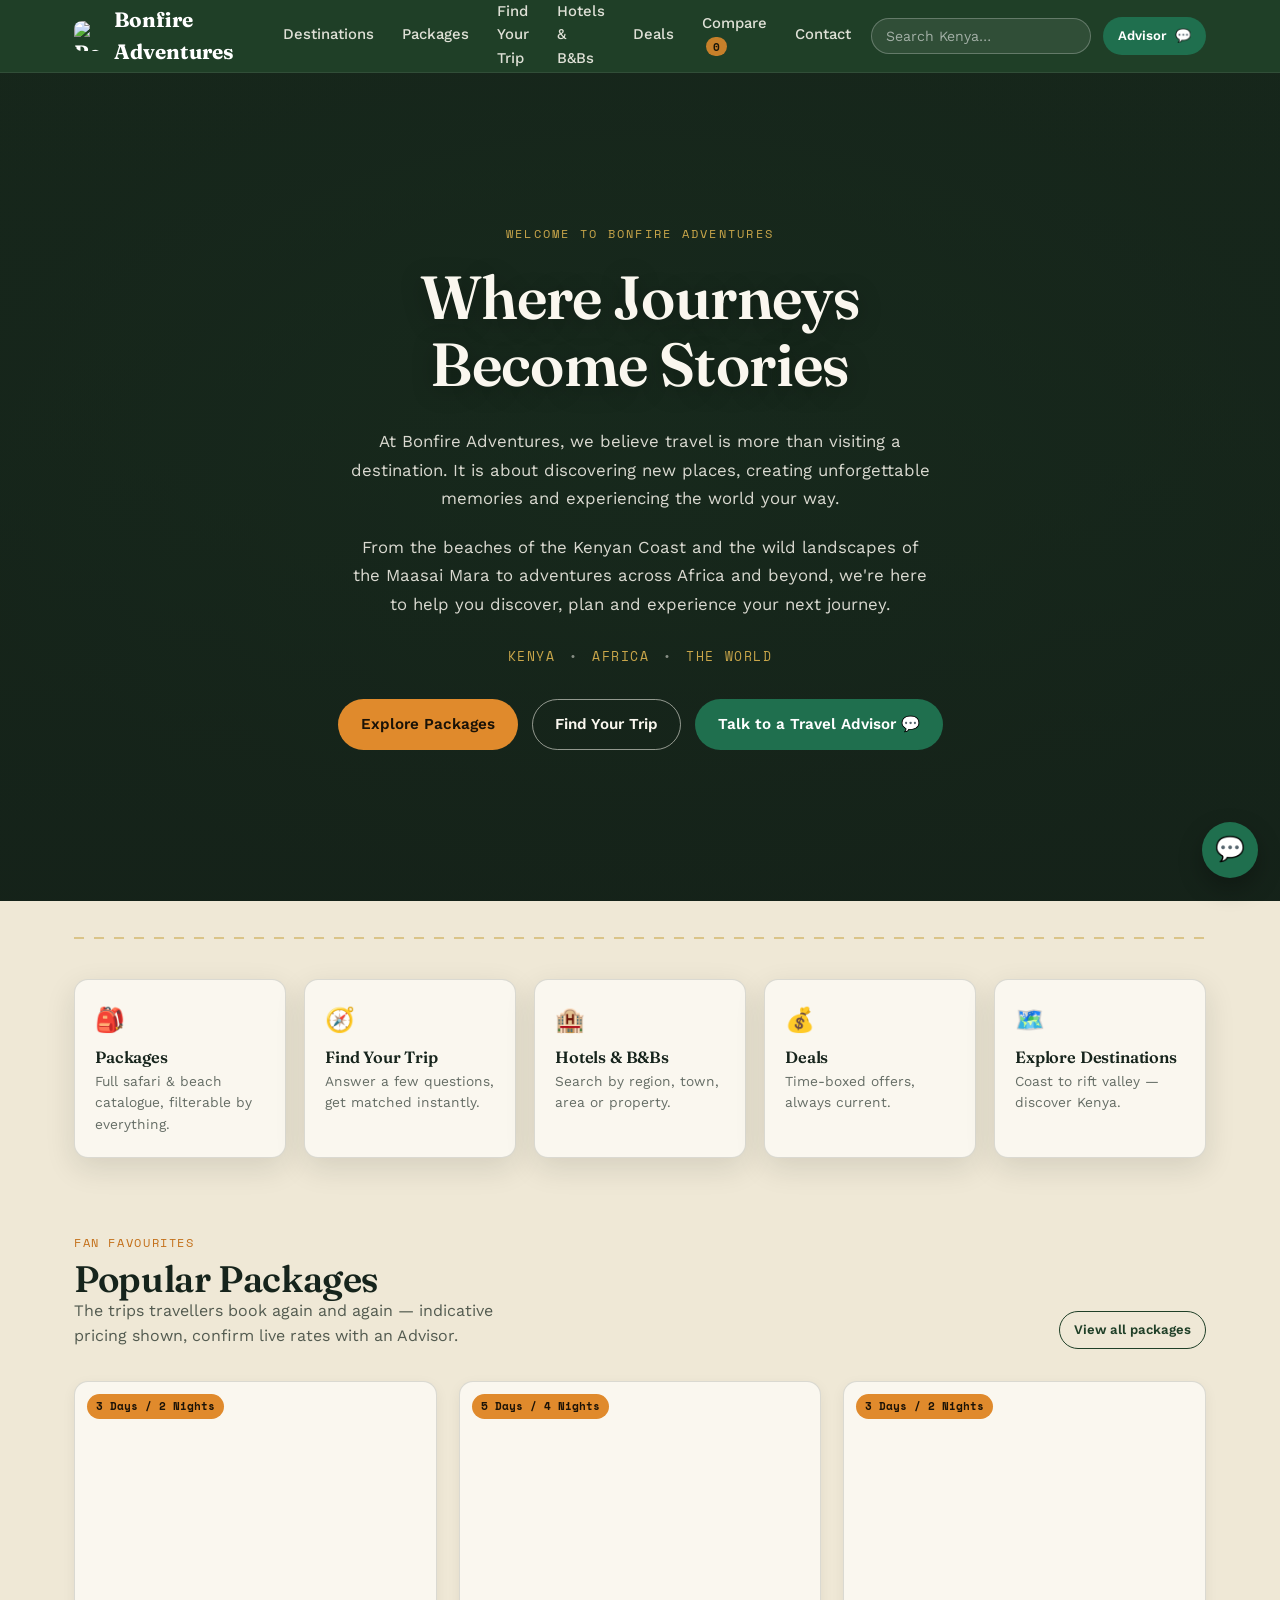
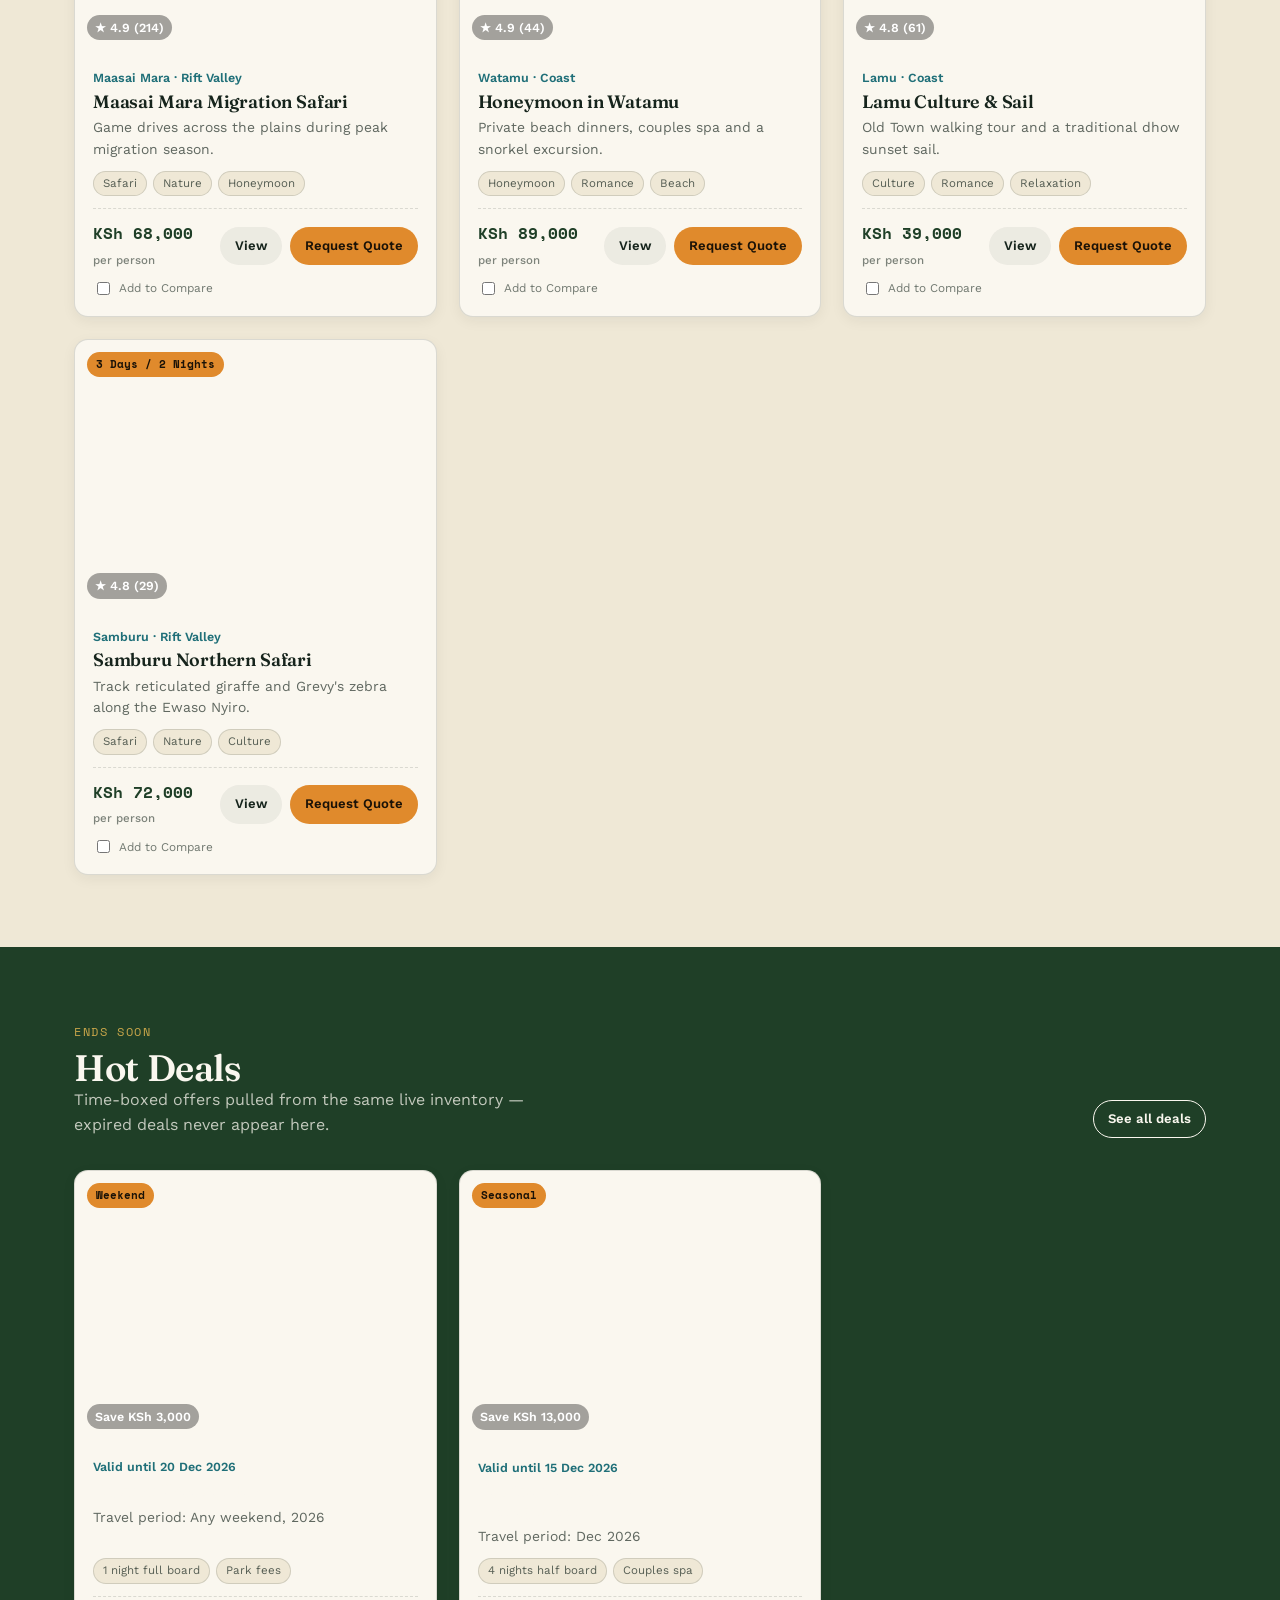
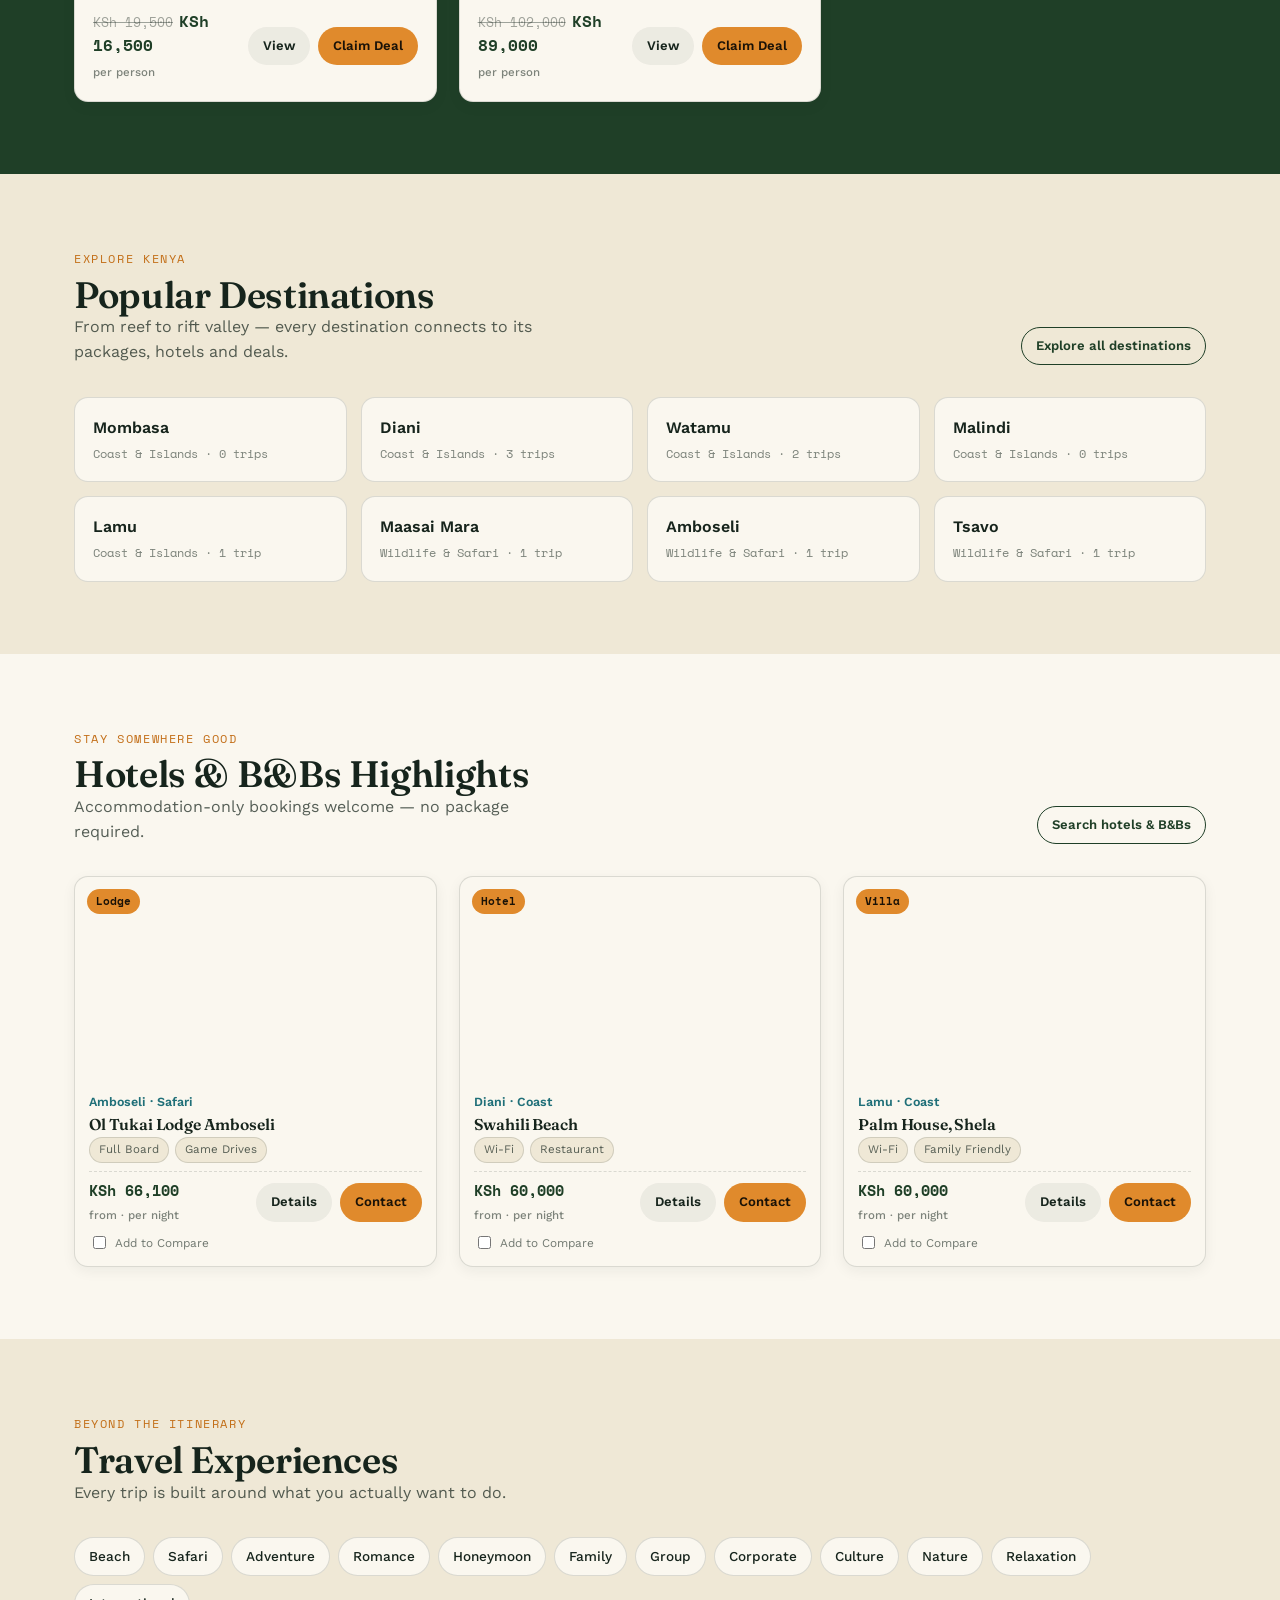
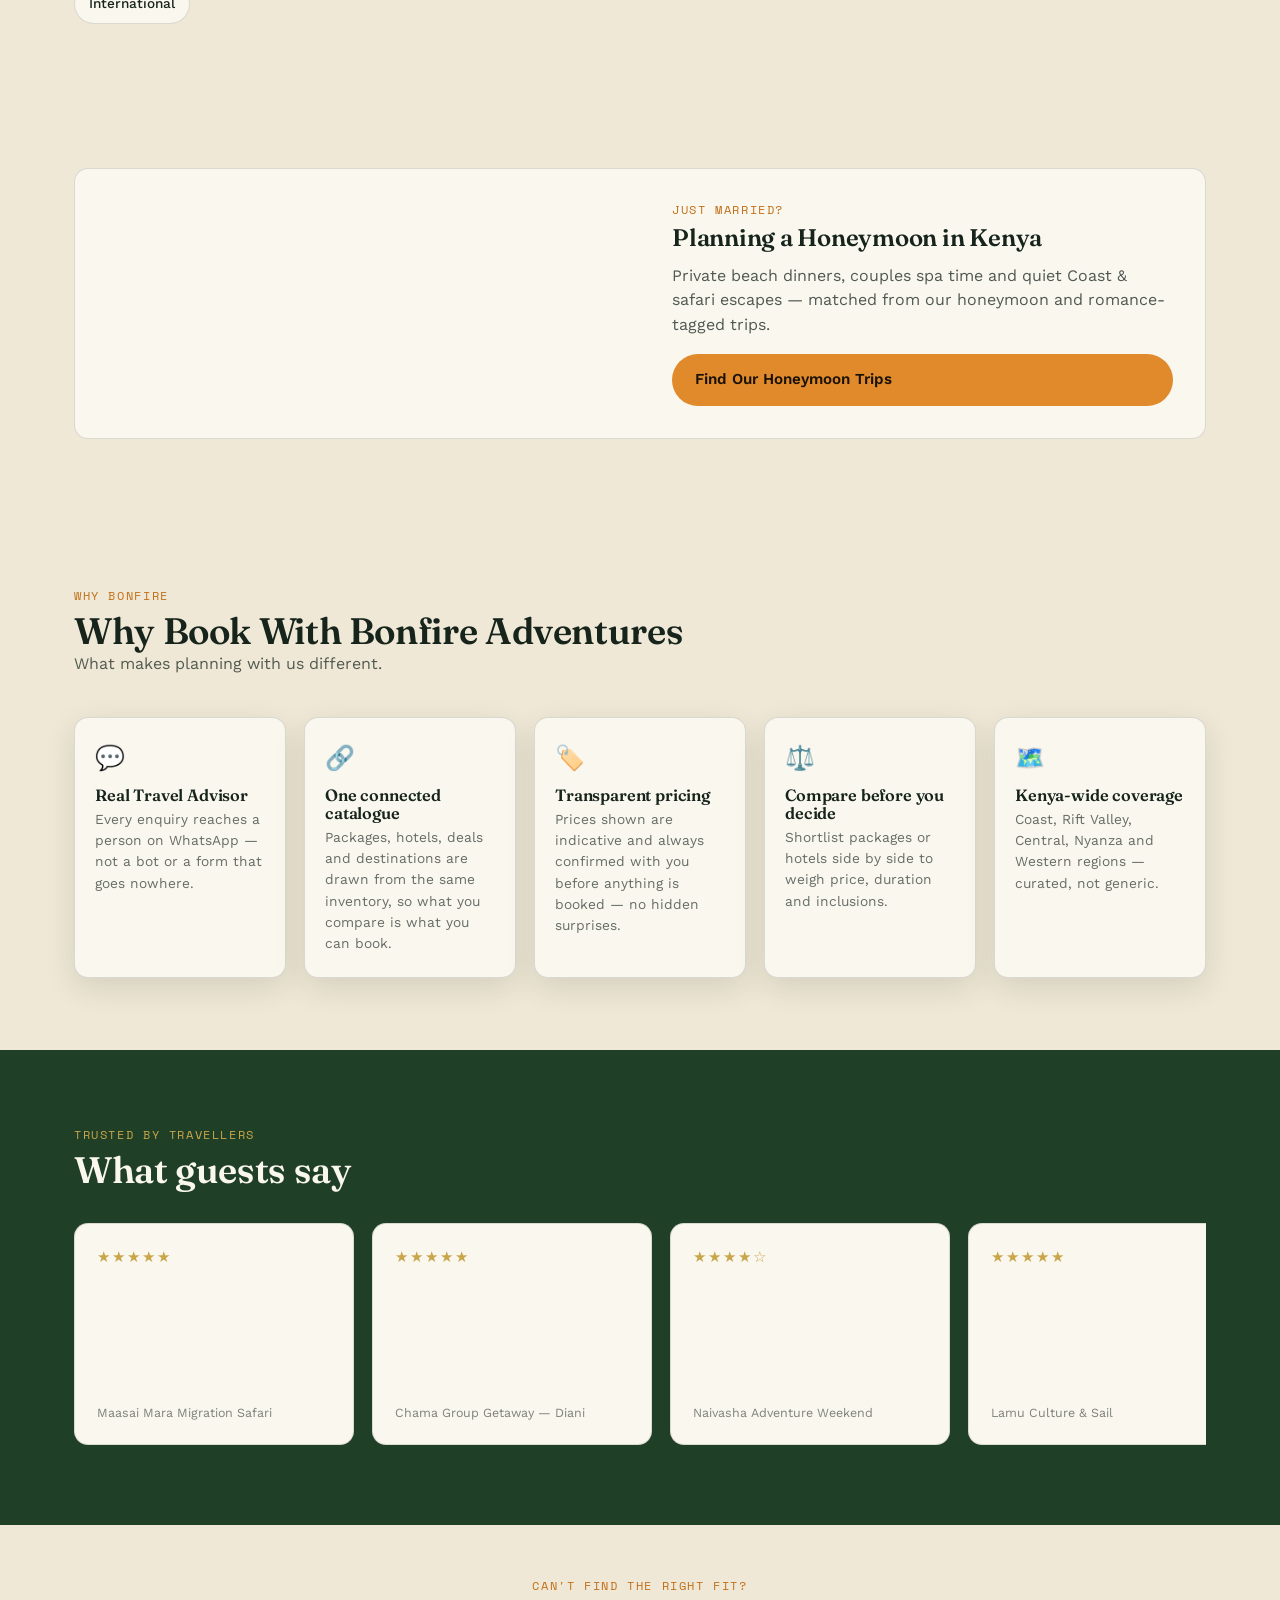
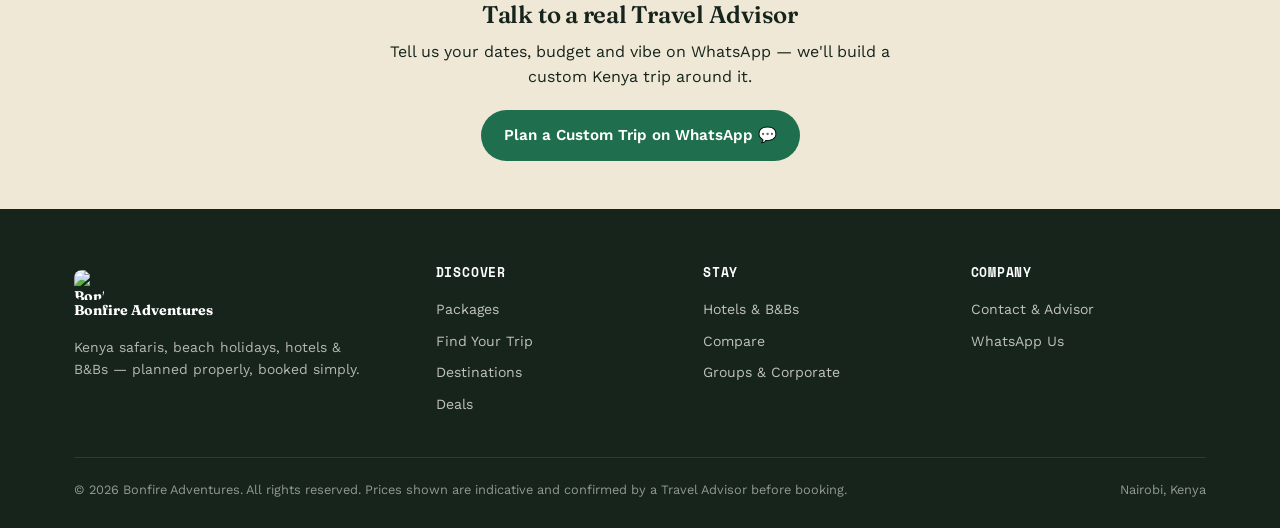
==== index.html @ 202272ff "Add files via upload" ====
<!DOCTYPE html>
<html lang="en">
<head>
<meta charset="UTF-8">
<meta name="viewport" content="width=device-width, initial-scale=1.0">
<title>Bonfire Adventures — Kenya Safaris, Beach Holidays & Hotels</title>
<meta name="description" content="Discover Kenya with Bonfire Adventures — safari packages, beach holidays, hotels &amp; B&amp;Bs, hot deals and a Travel Advisor on WhatsApp. Search by destination, budget or experience.">
<meta property="og:title" content="Bonfire Adventures — Kenya Safaris, Beach Holidays & Hotels">
<meta property="og:description" content="One connected platform to discover Kenya: packages, hotels &amp; B&amp;Bs, deals and a real Travel Advisor.">
<meta property="og:type" content="website">
<meta property="og:url" content="https://example.com/">
<meta property="og:image" content="https://example.com/assets/images/hero/coast-02-palms-beach.jpg">
<meta property="og:site_name" content="Bonfire Adventures">
<meta name="twitter:card" content="summary_large_image">
<meta name="twitter:title" content="Bonfire Adventures — Kenya Safaris, Beach Holidays & Hotels">
<meta name="twitter:description" content="One connected platform to discover Kenya: packages, hotels &amp; B&amp;Bs, deals and a real Travel Advisor.">
<meta name="twitter:image" content="https://example.com/assets/images/hero/coast-02-palms-beach.jpg">
<link rel="canonical" href="https://example.com/">
<link rel="stylesheet" href="styles.css">
<link rel="icon" type="image/svg+xml" href="assets/logos/bonfire-logo.svg">
<script type="application/ld+json">
{
  "@context": "https://schema.org",
  "@type": "TravelAgency",
  "name": "Bonfire Adventures",
  "url": "https://example.com/",
  "logo": "https://example.com/assets/logos/bonfire-logo.svg",
  "telephone": "+254789186899",
  "address": {
    "@type": "PostalAddress",
    "addressLocality": "Nairobi",
    "addressCountry": "KE"
  },
  "areaServed": "Kenya"
}
</script>
</head>
<body id="page-home">
<a class="skip-link" href="#main">Skip to content</a>

<header class="site-header">
  <div class="container">
    <a class="brand" href="index.html"><img src="assets/logos/bonfire-logo.svg" alt="Bonfire Adventures logo" class="brand-logo"> Bonfire Adventures</a>
    <nav class="main-nav" aria-label="Primary">
      <a href="pages/destinations.html">Destinations</a>
      <a href="pages/packages.html">Packages</a>
      <a href="pages/find-your-trip.html">Find Your Trip</a>
      <a href="pages/hotels.html">Hotels &amp; B&amp;Bs</a>
      <a href="pages/deals.html">Deals</a>
      <a href="pages/compare.html">Compare <span class="compare-badge" data-compare-count>0</span></a>
      <a href="pages/contact.html">Contact</a>
    </nav>
    <div class="header-actions">
      <div class="header-search">
        <input type="search" placeholder="Search Kenya…" aria-label="Global search" data-global-search>
        <div class="gs-results" hidden data-global-search-results></div>
      </div>
      <a class="btn btn-whatsapp btn-sm" data-whatsapp data-message="Hi, I'd like to speak with a Travel Advisor." target="_blank" rel="noopener"><span class="long">Advisor</span> 💬</a>
      <button class="nav-toggle" aria-label="Toggle menu" aria-expanded="false">☰</button>
    </div>
  </div>
</header>

<main id="main">

  <section class="hero" id="hero">
    <div class="hero-carousel" data-hero-carousel aria-hidden="true">
      <div class="hero-slide is-active" style="background-image:url('assets/images/hero/mombasa-05-aerial.jpg')"></div>
      <div class="hero-slide" style="background-image:url('assets/images/hero/coast-02-palms-beach.jpg')"></div>
      <div class="hero-slide" style="background-image:url('assets/images/hero/coast-01-camel.jpg')"></div>
      <div class="hero-slide" style="background-image:url('assets/images/hero/lamu-03-oldtown.jpg')"></div>
      <div class="hero-slide" style="background-image:url('assets/images/hero/coast-04-villa.jpg')"></div>
      <div class="hero-slide" style="background-image:url('assets/images/hero/coast-06-pool.jpg')"></div>
      <div class="hero-slide" style="background-image:url('assets/images/hero/mombasa-07-tusks.jpg')"></div>
    </div>
    <div class="hero-overlay"></div>

    <div class="container hero-intro">
      <p class="hero-kicker">Welcome to Bonfire Adventures</p>
      <h1 class="hero-headline">Where Journeys<br>Become Stories</h1>
      <p class="hero-copy">
        At Bonfire Adventures, we believe travel is more than visiting a destination.
        It is about discovering new places, creating unforgettable memories and
        experiencing the world your way.
      </p>
      <p class="hero-copy">
        From the beaches of the Kenyan Coast and the wild landscapes of the Maasai
        Mara to adventures across Africa and beyond, we're here to help you
        discover, plan and experience your next journey.
      </p>
      <p class="hero-tagline">Kenya <span>&bull;</span> Africa <span>&bull;</span> The World</p>
      <div class="hero-ctas">
        <a class="btn btn-primary" href="pages/packages.html">Explore Packages</a>
        <a class="btn btn-outline btn-outline--hero" href="pages/find-your-trip.html">Find Your Trip</a>
        <a class="btn btn-whatsapp" data-whatsapp data-message="Hi, I'd like to speak with a Travel Advisor." target="_blank" rel="noopener">Talk to a Travel Advisor 💬</a>
      </div>
    </div>
  </section>

  <div class="container"><div class="journey-line" style="margin:36px 0;"></div></div>

  <div class="container">
    <div class="cta-grid cta-grid--five">
      <a class="cta-card" href="pages/packages.html"><div class="icon">🎒</div><h3>Packages</h3><p>Full safari &amp; beach catalogue, filterable by everything.</p></a>
      <a class="cta-card" href="pages/find-your-trip.html"><div class="icon">🧭</div><h3>Find Your Trip</h3><p>Answer a few questions, get matched instantly.</p></a>
      <a class="cta-card" href="pages/hotels.html"><div class="icon">🏨</div><h3>Hotels &amp; B&amp;Bs</h3><p>Search by region, town, area or property.</p></a>
      <a class="cta-card" href="pages/deals.html"><div class="icon">💰</div><h3>Deals</h3><p>Time-boxed offers, always current.</p></a>
      <a class="cta-card" href="pages/destinations.html"><div class="icon">🗺️</div><h3>Explore Destinations</h3><p>Coast to rift valley — discover Kenya.</p></a>
    </div>
  </div>

  <section class="section">
    <div class="container">
      <div class="section-head">
        <div><span class="eyebrow">Fan favourites</span><h2>Popular Packages</h2><p>The trips travellers book again and again — indicative pricing shown, confirm live rates with an Advisor.</p></div>
        <a class="btn btn-outline btn-sm" href="pages/packages.html">View all packages</a>
      </div>
      <div class="card-grid" data-home-packages></div>
    </div>
  </section>

  <section class="section section--deep" data-deals-section>
    <div class="container">
      <div class="section-head">
        <div><span class="eyebrow">Ends soon</span><h2>Hot Deals</h2><p>Time-boxed offers pulled from the same live inventory — expired deals never appear here.</p></div>
        <a class="btn btn-outline btn-sm" href="pages/deals.html">See all deals</a>
      </div>
      <div class="card-grid" data-home-deals></div>
    </div>
  </section>

  <section class="section">
    <div class="container">
      <div class="section-head">
        <div><span class="eyebrow">Explore Kenya</span><h2>Popular Destinations</h2><p>From reef to rift valley — every destination connects to its packages, hotels and deals.</p></div>
        <a class="btn btn-outline btn-sm" href="pages/destinations.html">Explore all destinations</a>
      </div>
      <div class="region-grid" data-home-destinations></div>
    </div>
  </section>

  <section class="section" style="background:var(--sand-lt);">
    <div class="container">
      <div class="section-head">
        <div><span class="eyebrow">Stay somewhere good</span><h2>Hotels &amp; B&amp;Bs Highlights</h2><p>Accommodation-only bookings welcome — no package required.</p></div>
        <a class="btn btn-outline btn-sm" href="pages/hotels.html">Search hotels &amp; B&amp;Bs</a>
      </div>
      <div class="card-grid" data-home-hotels></div>
    </div>
  </section>

  <section class="section">
    <div class="container">
      <div class="section-head">
        <div><span class="eyebrow">Beyond the itinerary</span><h2>Travel Experiences</h2><p>Every trip is built around what you actually want to do.</p></div>
      </div>
      <div class="chip-row" data-home-experiences></div>
    </div>
  </section>

  <section class="section">
    <div class="container">
      <div class="honeymoon-banner">
        <div class="honeymoon-banner-photo" data-bg="assets/images/destinations/watamu/watamu-1.jpg" role="img" aria-label="Honeymoon in Watamu"></div>
        <div class="honeymoon-banner-body">
          <span class="eyebrow">Just married?</span>
          <h2>Planning a Honeymoon in Kenya</h2>
          <p>Private beach dinners, couples spa time and quiet Coast &amp; safari escapes — matched from our honeymoon and romance-tagged trips.</p>
          <a class="btn btn-primary" href="pages/find-your-trip.html?experience=Honeymoon">Find Our Honeymoon Trips</a>
        </div>
      </div>
    </div>
  </section>

  <section class="section">
    <div class="container">
      <div class="section-head">
        <div><span class="eyebrow">Why Bonfire</span><h2>Why Book With Bonfire Adventures</h2><p>What makes planning with us different.</p></div>
      </div>
      <div class="cta-grid cta-grid--five">
        <div class="cta-card"><div class="icon">💬</div><h3>Real Travel Advisor</h3><p>Every enquiry reaches a person on WhatsApp — not a bot or a form that goes nowhere.</p></div>
        <div class="cta-card"><div class="icon">🔗</div><h3>One connected catalogue</h3><p>Packages, hotels, deals and destinations are drawn from the same inventory, so what you compare is what you can book.</p></div>
        <div class="cta-card"><div class="icon">🏷️</div><h3>Transparent pricing</h3><p>Prices shown are indicative and always confirmed with you before anything is booked — no hidden surprises.</p></div>
        <div class="cta-card"><div class="icon">⚖️</div><h3>Compare before you decide</h3><p>Shortlist packages or hotels side by side to weigh price, duration and inclusions.</p></div>
        <div class="cta-card"><div class="icon">🗺️</div><h3>Kenya-wide coverage</h3><p>Coast, Rift Valley, Central, Nyanza and Western regions — curated, not generic.</p></div>
      </div>
    </div>
  </section>

  <section class="section section--deep">
    <div class="container">
      <div class="section-head">
        <div><span class="eyebrow">Trusted by travellers</span><h2>What guests say</h2></div>
      </div>
      <div class="review-strip" data-home-reviews></div>
    </div>
  </section>

  <section class="section section--tight">
    <div class="container text-center">
      <span class="eyebrow">Can't find the right fit?</span>
      <h2>Talk to a real Travel Advisor</h2>
      <p style="max-width:52ch;margin:0 auto 20px;">Tell us your dates, budget and vibe on WhatsApp — we'll build a custom Kenya trip around it.</p>
      <a class="btn btn-whatsapp" data-whatsapp data-message="Hi, I'd like help planning a custom Kenya trip." target="_blank" rel="noopener">Plan a Custom Trip on WhatsApp 💬</a>
    </div>
  </section>

</main>

<footer class="site-footer">
  <div class="container">
    <div class="footer-grid">
      <div>
        <a class="brand" href="index.html" style="color:#fff;margin-bottom:10px;"><img src="assets/logos/bonfire-logo.svg" alt="Bonfire Adventures logo" class="brand-logo"> Bonfire Adventures</a>
        <p style="font-size:.87rem;max-width:32ch;color:rgba(250,247,239,.7);">Kenya safaris, beach holidays, hotels &amp; B&amp;Bs — planned properly, booked simply.</p>
      </div>
      <div>
        <h4>Discover</h4>
        <a href="pages/packages.html">Packages</a>
        <a href="pages/find-your-trip.html">Find Your Trip</a>
        <a href="pages/destinations.html">Destinations</a>
        <a href="pages/deals.html">Deals</a>
      </div>
      <div>
        <h4>Stay</h4>
        <a href="pages/hotels.html">Hotels &amp; B&amp;Bs</a>
        <a href="pages/compare.html">Compare</a>
        <a href="pages/find-your-trip.html">Groups &amp; Corporate</a>
      </div>
      <div>
        <h4>Company</h4>
        <a href="pages/contact.html">Contact &amp; Advisor</a>
        <a data-whatsapp data-message="Hi, I have a question about Bonfire Adventures." target="_blank" rel="noopener" href="#">WhatsApp Us</a>
      </div>
    </div>
    <div class="footer-bottom">
      <span>© <span data-year></span> Bonfire Adventures. All rights reserved. Prices shown are indicative and confirmed by a Travel Advisor before booking.</span>
      <span>Nairobi, Kenya</span>
    </div>
  </div>
</footer>

<a class="fab-whatsapp" data-whatsapp data-message="Hi, I'd like help planning a trip." target="_blank" rel="noopener" aria-label="Chat on WhatsApp">💬</a>

<script src="data.js"></script>
<script src="script.js"></script>
<script>
  (function () {
    // popular packages: top rated, 4 items
    var popular = BONFIRE_DATA.PACKAGES.slice().sort(function (a, b) { return b.rating - a.rating; }).slice(0, 4);
    document.querySelector('[data-home-packages]').innerHTML = popular.map(Bonfire.packageCardHTML).join('');

    // hot deals: active only, 3 items — hide the whole section if none are
    // currently active, rather than showing an empty grid under a header.
    var deals = BONFIRE_DATA.getActiveDeals().slice(0, 3);
    if (deals.length) {
      document.querySelector('[data-home-deals]').innerHTML = deals.map(Bonfire.dealCardHTML).join('');
    } else {
      document.querySelector('[data-deals-section]').hidden = true;
    }

    // popular destinations: 8 tiles
    var destWrap = document.querySelector('[data-home-destinations]');
    BONFIRE_DATA.DESTINATIONS.slice(0, 8).forEach(function (d) {
      var count = BONFIRE_DATA.PACKAGES.filter(function (p) { return p.destinationId === d.id; }).length;
      var a = document.createElement('a');
      a.className = 'region-tile'; a.href = 'pages/destinations.html?id=' + d.id;
      a.innerHTML = d.name + '<span class="count">' + d.category + ' · ' + count + ' trip' + (count === 1 ? '' : 's') + '</span>';
      destWrap.appendChild(a);
    });

    // hotel highlights: top rated, 3 items
    var hotels = BONFIRE_DATA.HOTELS.filter(function (h) { return h.price != null; }).sort(function (a, b) { return b.price - a.price; }).slice(0, 3);
    document.querySelector('[data-home-hotels]').innerHTML = hotels.map(Bonfire.hotelCardHTML).join('');

    // experiences chip row (links into find-your-trip)
    var expWrap = document.querySelector('[data-home-experiences]');
    BONFIRE_DATA.EXPERIENCES.forEach(function (e) {
      var a = document.createElement('a');
      a.className = 'chip'; a.href = 'pages/find-your-trip.html?experience=' + encodeURIComponent(e);
      a.textContent = e;
      expWrap.appendChild(a);
    });

    // reviews
    document.querySelector('[data-home-reviews]').innerHTML = BONFIRE_DATA.REVIEWS.map(Bonfire.reviewCardHTML).join('');

    Bonfire.initWhatsAppButtons();
    Bonfire.initLazyBackgrounds();

    // hero destination photo carousel — fade transition, autoplay, swipe support
    (function heroCarousel() {
      var track = document.querySelector('[data-hero-carousel]');
      if (!track) return;
      var slides = Array.prototype.slice.call(track.querySelectorAll('.hero-slide'));
      if (slides.length < 2) return;
      var current = 0;
      var timer = null;
      var INTERVAL = 5000;

      function goTo(index) {
        slides[current].classList.remove('is-active');
        current = (index + slides.length) % slides.length;
        slides[current].classList.add('is-active');
      }
      function next() { goTo(current + 1); }
      function restart() {
        if (timer) clearInterval(timer);
        timer = setInterval(next, INTERVAL);
      }
      restart();

      // touch/swipe support
      var startX = null;
      track.addEventListener('touchstart', function (e) { startX = e.touches[0].clientX; }, { passive: true });
      track.addEventListener('touchend', function (e) {
        if (startX === null) return;
        var diff = e.changedTouches[0].clientX - startX;
        if (Math.abs(diff) > 40) {
          diff < 0 ? goTo(current + 1) : goTo(current - 1);
          restart();
        }
        startX = null;
      }, { passive: true });
    })();
  })();
</script>
</body>
</html>
---- styles.css ----
/* ==========================================================================
   BONFIRE ADVENTURES — DESIGN SYSTEM
   Palette:
     --ink        #16241C  deep forest charcoal (text)
     --savanna    #2F5D3A  primary brand green
     --savanna-d  #1F3F27  deep green (surfaces, header)
     --amber      #E08A2C  sunset amber (primary CTA)
     --gold       #C9A64A  dust gold (secondary accent)
     --sand       #EFE8D6  warm sand (page background)
     --sand-lt    #FAF7EF  lighter sand (card background)
     --teal       #1F6F78  coast teal (info / links)
   Type:
     Display — 'Fraunces' (headlines, editorial serif, used with restraint)
     Body    — 'Work Sans' (UI + copy)
     Mono    — 'Space Mono' (prices, tags, route/ticket data)
   Signature: the dashed "journey line" + boarding-pass ticket stub motif
   ========================================================================== */

@import url('https://fonts.googleapis.com/css2?family=Fraunces:opsz,wght@9..144,400;9..144,500;9..144,600;9..144,700&family=Work+Sans:wght@400;500;600;700&family=Space+Mono:wght@400;700&display=swap');

:root {
  --ink: #16241C;
  --savanna: #2F5D3A;
  --savanna-d: #1F3F27;
  --amber: #E08A2C;
  --amber-d: #C36F19;
  --gold: #C9A64A;
  --sand: #EFE8D6;
  --sand-lt: #FAF7EF;
  --teal: #1F6F78;
  --line: rgba(22, 36, 28, 0.14);
  --shadow: 0 10px 30px rgba(22, 36, 28, 0.12);
  --radius: 14px;
  --font-display: 'Fraunces', Georgia, serif;
  --font-body: 'Work Sans', -apple-system, BlinkMacSystemFont, sans-serif;
  --font-mono: 'Space Mono', 'Courier New', monospace;
}

* { box-sizing: border-box; }
html { scroll-behavior: smooth; }
body {
  margin: 0;
  font-family: var(--font-body);
  color: var(--ink);
  background: var(--sand);
  line-height: 1.55;
  -webkit-font-smoothing: antialiased;
}
img { max-width: 100%; display: block; }
a { color: inherit; text-decoration: none; }
ul { margin: 0; padding: 0; list-style: none; }
h1, h2, h3, h4 {
  font-family: var(--font-display);
  font-weight: 600;
  line-height: 1.1;
  margin: 0 0 .5em;
  letter-spacing: -0.01em;
}
p { margin: 0 0 1em; }
button { font-family: inherit; cursor: pointer; }
input, select, textarea { font-family: inherit; font-size: 1rem; }

:focus-visible {
  outline: 3px solid var(--amber);
  outline-offset: 2px;
}

.container {
  width: 100%;
  max-width: 1180px;
  margin: 0 auto;
  padding: 0 24px;
}

.eyebrow {
  font-family: var(--font-mono);
  font-size: .72rem;
  letter-spacing: .14em;
  text-transform: uppercase;
  color: var(--amber-d);
  display: inline-block;
  margin-bottom: .6em;
}

.section {
  padding: 72px 0;
}
.section--tight { padding: 48px 0; }
.section--deep { background: var(--savanna-d); color: var(--sand-lt); }
.section--deep .eyebrow { color: var(--gold); }
.section-head {
  display: flex;
  align-items: flex-end;
  justify-content: space-between;
  gap: 24px;
  margin-bottom: 32px;
  flex-wrap: wrap;
}
.section-head h2 { font-size: clamp(1.6rem, 3vw, 2.3rem); margin: 0; }
.section-head p { margin: 0; max-width: 46ch; color: rgba(22,36,28,.72); }
.section--deep .section-head p { color: rgba(250,247,239,.75); }

/* ---------- buttons ---------- */
.btn {
  display: inline-flex;
  align-items: center;
  gap: 8px;
  padding: 13px 22px;
  border-radius: 999px;
  border: 1px solid transparent;
  font-weight: 600;
  font-size: .95rem;
  transition: transform .15s ease, box-shadow .15s ease, background .15s ease;
  white-space: nowrap;
}
.btn:hover { transform: translateY(-2px); }
.btn-primary { background: var(--amber); color: #1A1207; }
.btn-primary:hover { background: var(--amber-d); box-shadow: var(--shadow); }
.btn-outline { background: transparent; border-color: currentColor; color: var(--savanna-d); }
.section--deep .btn-outline { color: var(--sand-lt); }
.btn-outline:hover { background: rgba(22,36,28,.06); }
.section--deep .btn-outline:hover { background: rgba(250,247,239,.1); }
.btn-ghost { background: rgba(22,36,28,.06); color: var(--ink); }
.btn-sm { padding: 8px 14px; font-size: .82rem; }
.btn-whatsapp { background: #1F6F4E; color: #fff; }
.btn-whatsapp:hover { background: #185939; }
.btn:disabled { opacity: .45; cursor: not-allowed; transform: none; }

/* ---------- journey line (signature motif) ---------- */
.journey-line {
  height: 2px;
  width: 100%;
  background-image: linear-gradient(90deg, var(--gold) 0 10px, transparent 10px 20px);
  background-size: 20px 2px;
  opacity: .55;
}
.journey-dot {
  width: 8px; height: 8px; border-radius: 50%;
  background: var(--amber);
  flex: none;
}

/* ---------- header ---------- */
.site-header {
  position: sticky;
  top: 0;
  z-index: 100;
  background: var(--savanna-d);
  color: var(--sand-lt);
  border-bottom: 1px solid rgba(255,255,255,.08);
}
.site-header .container {
  display: flex;
  align-items: center;
  justify-content: space-between;
  height: 72px;
  gap: 20px;
}
.brand {
  display: flex;
  align-items: center;
  gap: 10px;
  font-family: var(--font-display);
  font-size: 1.3rem;
  font-weight: 700;
  color: #fff;
}
.brand .brand-logo {
  width: 30px; height: 30px;
  border-radius: 8px;
  object-fit: contain;
  flex: none;
}
.main-nav {
  display: flex;
  align-items: center;
  gap: 28px;
  font-size: .93rem;
  font-weight: 500;
}
.main-nav a { opacity: .88; transition: opacity .15s; padding: 4px 0; border-bottom: 2px solid transparent; }
.main-nav a:hover, .main-nav a.is-active { opacity: 1; border-color: var(--amber); }
.header-actions { display: flex; align-items: center; gap: 12px; }
.nav-toggle {
  display: none;
  background: transparent; border: 1px solid rgba(255,255,255,.3);
  color: #fff; padding: 8px 10px; border-radius: 8px;
}

@media (max-width: 920px) {
  .main-nav {
    position: absolute;
    top: 72px; left: 0; right: 0;
    background: var(--savanna-d);
    flex-direction: column;
    align-items: flex-start;
    padding: 8px 24px 20px;
    gap: 4px;
    display: none;
    border-bottom: 1px solid rgba(255,255,255,.1);
  }
  .main-nav.is-open { display: flex; }
  .main-nav a { width: 100%; padding: 10px 0; }
  .nav-toggle { display: block; }
  .header-actions .btn span.long { display: none; }
}

/* ---------- hero: faded destination photo carousel ---------- */
.hero {
  position: relative;
  overflow: hidden;
  min-height: 92vh;
  display: flex;
  align-items: center;
  color: var(--sand-lt);
  background: var(--savanna-d);
}
.hero-carousel {
  position: absolute;
  inset: 0;
  z-index: 0;
}
.hero-slide {
  position: absolute;
  inset: 0;
  background-size: cover;
  background-position: center;
  opacity: 0;
  transform: scale(1.06);
  filter: saturate(.78) brightness(.72);
  transition: opacity 1.8s ease, transform 8s ease;
}
.hero-slide.is-active {
  opacity: 1;
  transform: scale(1);
  z-index: 1;
}
.hero-overlay {
  position: absolute;
  inset: 0;
  z-index: 2;
  background:
    linear-gradient(180deg, rgba(20,32,24,.55) 0%, rgba(20,32,24,.62) 45%, rgba(20,32,24,.82) 100%),
    radial-gradient(ellipse at center, rgba(20,32,24,.25) 0%, rgba(20,32,24,.55) 75%);
}
.hero-intro {
  position: relative;
  z-index: 3;
  text-align: center;
  max-width: 760px;
  margin: 0 auto;
  padding: 64px 24px;
}
.hero-kicker {
  font-family: var(--font-mono);
  font-size: .78rem;
  letter-spacing: .18em;
  text-transform: uppercase;
  color: var(--gold);
  margin-bottom: 22px;
}
.hero-headline {
  font-size: clamp(2.2rem, 6vw, 3.8rem);
  font-weight: 600;
  letter-spacing: -0.01em;
  margin-bottom: 28px;
  text-shadow: 0 4px 24px rgba(0,0,0,.3);
}
.hero-copy {
  font-size: 1.05rem;
  line-height: 1.7;
  color: rgba(250,247,239,.86);
  max-width: 58ch;
  margin: 0 auto 20px;
}
.hero-tagline {
  margin-top: 28px;
  font-family: var(--font-mono);
  font-size: .82rem;
  letter-spacing: .12em;
  text-transform: uppercase;
  color: var(--gold);
}
.hero-tagline span { color: rgba(250,247,239,.5); margin: 0 4px; }
.hero-ctas {
  display: flex; justify-content: center; flex-wrap: wrap; gap: 14px;
  margin-top: 32px;
}
.btn-outline--hero { color: var(--sand-lt); border-color: rgba(250,247,239,.55); }
.btn-outline--hero:hover { background: rgba(250,247,239,.12); }

@media (max-width: 640px) {
  .hero { min-height: 86vh; }
  .hero-intro { padding: 48px 20px; }
  .hero-copy { font-size: .96rem; }
  .hero-ctas { flex-direction: column; align-items: stretch; }
  .hero-ctas .btn { justify-content: center; }
}
@media (prefers-reduced-motion: reduce) {
  .hero-slide { transition: opacity 1.2s ease; transform: none !important; }
}

/* ---------- cta grid (browse/find/hotels/deals/destinations) ---------- */
.cta-grid {
  display: grid;
  grid-template-columns: repeat(4, 1fr);
  gap: 18px;
  margin-top: 40px;
  position: relative;
  z-index: 5;
}
.cta-grid--five { grid-template-columns: repeat(5, 1fr); }
.cta-card {
  background: var(--sand-lt);
  border-radius: var(--radius);
  padding: 22px 20px;
  box-shadow: var(--shadow);
  border: 1px solid var(--line);
  transition: transform .15s ease, box-shadow .15s ease;
}
.cta-card:hover { transform: translateY(-4px); box-shadow: 0 20px 40px rgba(22,36,28,.16); }
.cta-card .icon { font-size: 1.5rem; margin-bottom: 10px; }
.cta-card h3 { font-size: 1.02rem; margin-bottom: 4px; }
.cta-card p { font-size: .86rem; color: rgba(22,36,28,.65); margin-bottom: 0; }
@media (max-width: 920px) { .cta-grid, .cta-grid--five { grid-template-columns: repeat(2, 1fr); } }

/* ---------- cards: packages / hotels / deals ---------- */
.card-grid {
  display: grid;
  grid-template-columns: repeat(auto-fill, minmax(270px, 1fr));
  gap: 22px;
}
.card {
  background: var(--sand-lt);
  border-radius: var(--radius);
  overflow: hidden;
  border: 1px solid var(--line);
  box-shadow: 0 4px 14px rgba(22,36,28,.06);
  display: flex; flex-direction: column;
  transition: transform .15s ease, box-shadow .15s ease;
}
.card:hover { transform: translateY(-4px); box-shadow: var(--shadow); }
.card-media {
  aspect-ratio: 4/3;
  background: linear-gradient(135deg, var(--savanna), var(--teal));
  background-size: cover;
  background-position: center;
  display: flex; align-items: flex-end;
  padding: 12px;
  position: relative;
  color: #fff;
}
.card-media .badge {
  position: absolute; top: 12px; left: 12px;
  background: var(--amber); color: #1A1207;
  font-family: var(--font-mono); font-size: .68rem;
  padding: 4px 9px; border-radius: 999px; font-weight: 700;
}
.card-media .rating {
  background: rgba(0,0,0,.35);
  padding: 3px 8px; border-radius: 999px;
  font-size: .78rem; font-weight: 600;
}
.card-body { padding: 16px 18px 18px; flex: 1; display: flex; flex-direction: column; }
.card-loc { font-size: .78rem; color: var(--teal); font-weight: 600; margin-bottom: 4px; }
.card-title { font-family: var(--font-display); font-size: 1.12rem; margin-bottom: 6px; }
.card-desc { font-size: .87rem; color: rgba(22,36,28,.68); margin-bottom: 10px; flex: 1; }
.card-tags { display: flex; flex-wrap: wrap; gap: 6px; margin-bottom: 12px; }
.card-tags span {
  font-size: .72rem; background: var(--sand); border: 1px solid var(--line);
  padding: 3px 9px; border-radius: 999px; color: rgba(22,36,28,.7);
}
.card-foot {
  display: flex; align-items: center; justify-content: space-between;
  border-top: 1px dashed var(--line); padding-top: 12px; margin-top: auto;
}
.price {
  font-family: var(--font-mono); font-weight: 700; color: var(--savanna-d);
}
.price small { font-family: var(--font-body); font-weight: 500; color: rgba(22,36,28,.55); font-size: .72rem; }
.price .was { text-decoration: line-through; color: rgba(22,36,28,.4); font-weight: 400; font-size: .8rem; margin-right: 6px;}
.card-actions { display: flex; gap: 8px; }
.card-compare-toggle {
  font-size: .74rem; display: inline-flex; align-items: center; gap: 6px;
  color: rgba(22,36,28,.6); margin-top: 8px; cursor: pointer;
}

/* ---------- compact hotel cards ---------- */
.card-grid--compact {
  grid-template-columns: repeat(3, 1fr);
  gap: 14px;
}
.card--compact .card-media--sm {
  aspect-ratio: 16/9;
  background-size: cover;
  background-position: center;
  padding: 8px;
}
.card--compact .card-body { padding: 12px 14px 14px; }
.card--compact .card-title--sm { font-size: .98rem; margin-bottom: 4px; }
.card--compact .card-loc { margin-bottom: 4px; }
.card--compact .card-tags { margin-bottom: 8px; }
.card--compact .card-foot { padding-top: 8px; }
.card--compact .price { font-size: .92rem; }
@media (max-width: 980px) { .card-grid--compact { grid-template-columns: repeat(2, 1fr); } }
@media (max-width: 640px) { .card-grid--compact { grid-template-columns: 1fr; } }

.hotel-search-bar { margin-bottom: 18px; }
.hotel-search-bar input {
  width: 100%;
  padding: 14px 18px;
  border-radius: 999px;
  border: 1px solid var(--line);
  background: var(--sand-lt);
  font-size: .95rem;
  box-shadow: 0 4px 14px rgba(22,36,28,.06);
}
.hotel-search-bar input:focus { border-color: var(--amber); }

/* ---------- filters/sidebar ---------- */
.layout-split {
  display: grid;
  grid-template-columns: 260px 1fr;
  gap: 32px;
  align-items: start;
}
.filters {
  background: var(--sand-lt);
  border: 1px solid var(--line);
  border-radius: var(--radius);
  padding: 20px;
  position: sticky; top: 92px;
}
.filters h4 { font-size: .8rem; text-transform: uppercase; letter-spacing: .06em; margin-bottom: 12px; font-family: var(--font-mono); color: rgba(22,36,28,.6); }
.filter-group { margin-bottom: 22px; }
.filter-group label {
  display: flex; align-items: center; gap: 8px;
  font-size: .88rem; padding: 5px 0; cursor: pointer;
}
.filter-group select, .filter-group input[type=text] {
  width: 100%; padding: 9px 10px; border-radius: 8px; border: 1px solid var(--line); background: #fff;
}
@media (max-width: 920px) {
  .layout-split { grid-template-columns: 1fr; }
  .filters { position: static; }
}

/* ---------- breadcrumbs ---------- */
.breadcrumbs { font-size: .82rem; color: rgba(22,36,28,.6); margin-bottom: 18px; }
.breadcrumbs a:hover { color: var(--savanna-d); text-decoration: underline; }

/* ---------- page hero (interior pages) ---------- */
.page-hero {
  background: var(--savanna-d); color: var(--sand-lt);
  padding: 44px 0 40px;
}
.page-hero h1 { font-size: clamp(1.8rem, 3.6vw, 2.6rem); }
.page-hero p { color: rgba(250,247,239,.78); max-width: 60ch; }

/* ---------- region / destination pickers ---------- */
.region-grid { display: grid; grid-template-columns: repeat(4, 1fr); gap: 14px; }
.region-tile {
  background: var(--sand-lt); border: 1px solid var(--line); border-radius: var(--radius);
  padding: 18px; text-align: left; font-weight: 600;
  transition: all .15s;
}
.region-tile:hover, .region-tile.is-active { border-color: var(--amber); background: #fff; box-shadow: var(--shadow); }
.region-tile .count { display: block; font-family: var(--font-mono); font-weight: 400; font-size: .75rem; color: rgba(22,36,28,.55); margin-top: 4px; }
.region-tile--photo { padding: 0; overflow: hidden; }
.region-tile--photo .region-tile-body { padding: 14px 16px; }
.region-tile-media {
  aspect-ratio: 16/10;
  background-color: var(--sand);
  background-size: cover;
  background-position: center;
}
.dest-hero-photo {
  aspect-ratio: 21/9;
  background-color: var(--sand);
  background-size: cover;
  background-position: center;
  border-radius: var(--radius);
}
.dest-gallery {
  display: grid;
  grid-template-columns: repeat(auto-fit, minmax(220px, 1fr));
  gap: 10px;
}
.dest-gallery-photo {
  aspect-ratio: 4/3;
  background-color: var(--sand);
  background-size: cover;
  background-position: center;
  border-radius: var(--radius);
}
@media (max-width: 760px) { .region-grid { grid-template-columns: repeat(2, 1fr); } }

.chip-row { display: flex; flex-wrap: wrap; gap: 8px; }
.chip {
  padding: 8px 14px; border-radius: 999px; border: 1px solid var(--line);
  background: var(--sand-lt); font-size: .85rem; font-weight: 500; transition: all .15s;
}
.chip:hover { border-color: var(--gold); }
.chip.is-active { background: var(--savanna); border-color: var(--savanna); color: #fff; }

/* ---------- testimonials ---------- */
.review-card {
  background: var(--sand-lt); border: 1px solid var(--line); border-radius: var(--radius);
  padding: 22px; min-width: 280px;
}
.review-stars { color: var(--gold); font-size: .95rem; margin-bottom: 8px; letter-spacing: 2px; }
.review-quote { font-style: normal; font-size: .93rem; margin-bottom: 12px; }
.review-name { font-weight: 700; font-size: .85rem; }
.review-meta { font-size: .78rem; color: rgba(22,36,28,.55); }
.review-strip { display: flex; gap: 18px; overflow-x: auto; padding-bottom: 8px; scrollbar-width: thin; }

/* ---------- forms ---------- */
.form-grid { display: grid; grid-template-columns: 1fr 1fr; gap: 16px; }
.form-field { display: flex; flex-direction: column; gap: 6px; }
.form-field.full { grid-column: 1 / -1; }
.form-field label { font-size: .84rem; font-weight: 600; }
.form-field input, .form-field select, .form-field textarea {
  padding: 11px 13px; border: 1px solid var(--line); border-radius: 10px; background: #fff;
}
.form-field .hint { font-size: .76rem; color: rgba(22,36,28,.55); }
.form-error { border-color: #C0392B !important; }
.error-text { color: #C0392B; font-size: .78rem; display: none; }
.error-text.is-visible { display: block; }
@media (max-width: 640px) { .form-grid { grid-template-columns: 1fr; } }

/* ---------- honeymoon banner (homepage) ---------- */
.honeymoon-banner {
  display: grid; grid-template-columns: 1fr 1fr; align-items: stretch;
  background: var(--sand-lt); border: 1px solid var(--line); border-radius: var(--radius);
  overflow: hidden;
}
.honeymoon-banner-photo { background-size: cover; background-position: center; min-height: 240px; }
.honeymoon-banner-body { padding: 32px; display: flex; flex-direction: column; justify-content: center; }
.honeymoon-banner-body p { color: rgba(22,36,28,.75); }
@media (max-width: 760px) { .honeymoon-banner { grid-template-columns: 1fr; } }

/* Find Your Trip's filter form is a 4-column inline grid on desktop only —
   collapse it in two steps so inputs stay easy to tap on tablet/phone. */
@media (max-width: 920px) { .filters--inline { grid-template-columns: repeat(2, 1fr) !important; } }
@media (max-width: 560px) { .filters--inline { grid-template-columns: 1fr !important; } }

/* ---------- empty state ---------- */
.empty-state {
  text-align: center; padding: 60px 24px;
  border: 1px dashed var(--line); border-radius: var(--radius); background: var(--sand-lt);
  grid-column: 1 / -1;
}
.empty-state .icon { font-size: 2.4rem; margin-bottom: 10px; }
.empty-state h3 { margin-bottom: 6px; }
.empty-state p { color: rgba(22,36,28,.65); max-width: 42ch; margin: 0 auto 18px; }
.empty-state .empty-actions { display: flex; gap: 10px; justify-content: center; flex-wrap: wrap; }

/* ---------- compare table ---------- */
.compare-table-wrap { overflow-x: auto; }
table.compare-table { border-collapse: collapse; width: 100%; min-width: 640px; }
.compare-table th, .compare-table td {
  border: 1px solid var(--line); padding: 12px 14px; text-align: left; font-size: .88rem; vertical-align: top;
}
.compare-table th { background: var(--sand-lt); font-family: var(--font-mono); font-size: .72rem; text-transform: uppercase; letter-spacing: .05em; }
.compare-table td.slot-empty { color: rgba(22,36,28,.4); text-align: center; }
.compare-remove { font-size: .72rem; color: #C0392B; margin-top: 6px; display: inline-block; }
/* Keep the row-label column visible while scrolling horizontally on mobile,
   so a shopper never loses track of which row (Price, Duration, etc.) they're
   looking at once the comparison scrolls past the first item. */
.compare-table tr > :first-child {
  position: sticky; left: 0; background: var(--sand-lt); z-index: 1;
}
.compare-table thead tr > :first-child { z-index: 2; }

/* ---------- footer ---------- */
.site-footer {
  background: var(--ink); color: rgba(250,247,239,.82);
  padding: 56px 0 28px;
}
.footer-grid {
  display: grid; grid-template-columns: 1.4fr 1fr 1fr 1fr; gap: 32px;
  border-bottom: 1px solid rgba(255,255,255,.1);
  padding-bottom: 36px; margin-bottom: 22px;
}
.footer-grid h4 { color: #fff; font-size: .82rem; text-transform: uppercase; letter-spacing: .06em; font-family: var(--font-mono); margin-bottom: 14px; }
.footer-grid a { display: block; padding: 5px 0; font-size: .88rem; color: rgba(250,247,239,.75); }
.footer-grid a:hover { color: var(--gold); }
.footer-bottom { display: flex; justify-content: space-between; flex-wrap: wrap; gap: 10px; font-size: .8rem; color: rgba(250,247,239,.55); }
@media (max-width: 820px) { .footer-grid { grid-template-columns: 1fr 1fr; } }

/* ---------- header global search ---------- */
.header-search { position: relative; }
.header-search input {
  width: 220px;
  padding: 9px 14px;
  border-radius: 999px;
  border: 1px solid rgba(255,255,255,.25);
  background: rgba(255,255,255,.08);
  color: #fff;
  font-size: .88rem;
}
.header-search input::placeholder { color: rgba(255,255,255,.55); }
.header-search input:focus { background: #fff; color: var(--ink); }
.gs-results {
  position: absolute; top: 46px; right: 0; width: 320px;
  background: var(--sand-lt); color: var(--ink);
  border-radius: 12px; box-shadow: var(--shadow); border: 1px solid var(--line);
  max-height: 360px; overflow-y: auto; z-index: 50;
}
.gs-item {
  display: flex; align-items: center; gap: 8px; padding: 10px 14px;
  font-size: .86rem; border-bottom: 1px solid var(--line);
}
.gs-item:last-child { border-bottom: none; }
.gs-item:hover { background: var(--sand); }
.gs-type { font-family: var(--font-mono); font-size: .64rem; text-transform: uppercase; background: var(--savanna); color: #fff; padding: 2px 7px; border-radius: 999px; }
.gs-sub { margin-left: auto; color: rgba(22,36,28,.5); font-size: .78rem; }
.gs-empty { padding: 14px; font-size: .84rem; color: rgba(22,36,28,.6); }
@media (max-width: 920px) { .header-search { display: none; } }

.compare-badge {
  background: var(--amber); color: #1A1207; font-family: var(--font-mono);
  font-size: .7rem; font-weight: 700; border-radius: 999px;
  padding: 1px 7px; margin-left: 4px;
}

/* ---------- floating whatsapp ---------- */
.fab-whatsapp {
  position: fixed; bottom: 22px; right: 22px; z-index: 200;
  background: #1F6F4E; color: #fff; width: 56px; height: 56px; border-radius: 50%;
  display: grid; place-items: center; box-shadow: 0 10px 24px rgba(0,0,0,.28);
  font-size: 1.5rem; transition: transform .15s;
}
.fab-whatsapp:hover { transform: scale(1.08); }

/* ---------- mobile sticky action bar ---------- */
/* Phone-only WhatsApp / Call / Book bar, always reachable at the bottom of
   the screen. Replaces the round FAB below 640px so there's one persistent
   action surface, not two competing ones. */
.mobile-action-bar {
  display: none;
  position: fixed; left: 0; right: 0; bottom: 0; z-index: 210;
  background: var(--sand-lt); border-top: 1px solid var(--line);
  box-shadow: 0 -6px 20px rgba(22,36,28,.12);
  padding: 8px max(8px, env(safe-area-inset-left)) max(8px, env(safe-area-inset-bottom)) max(8px, env(safe-area-inset-right));
}
.mobile-action-bar-inner { display: grid; grid-template-columns: repeat(3, 1fr); gap: 8px; }
.mobile-action-bar a {
  display: flex; flex-direction: column; align-items: center; gap: 2px;
  padding: 8px 4px; border-radius: 10px;
  font-family: var(--font-body); font-size: .72rem; font-weight: 600;
  color: var(--ink); background: transparent;
}
.mobile-action-bar a .mab-icon { font-size: 1.15rem; }
.mobile-action-bar a.mab-primary { background: #1F6F4E; color: #fff; }
@media (max-width: 640px) {
  .fab-whatsapp { display: none; }
  .mobile-action-bar { display: block; }
  body { padding-bottom: 72px; }
}

/* ---------- utility ---------- */
.text-center { text-align: center; }
.mt-0 { margin-top: 0; }
.visually-hidden {
  position: absolute; width: 1px; height: 1px; overflow: hidden;
  clip: rect(0 0 0 0); white-space: nowrap;
}
.skip-link {
  position: absolute; left: -999px; top: 0; background: var(--amber); color: #1A1207;
  padding: 10px 16px; z-index: 999; border-radius: 0 0 8px 0;
}
.skip-link:focus { left: 0; }

@media (max-width: 640px) {
  .section { padding: 48px 0; }
  .cta-grid, .region-grid { grid-template-columns: 1fr 1fr; }
}
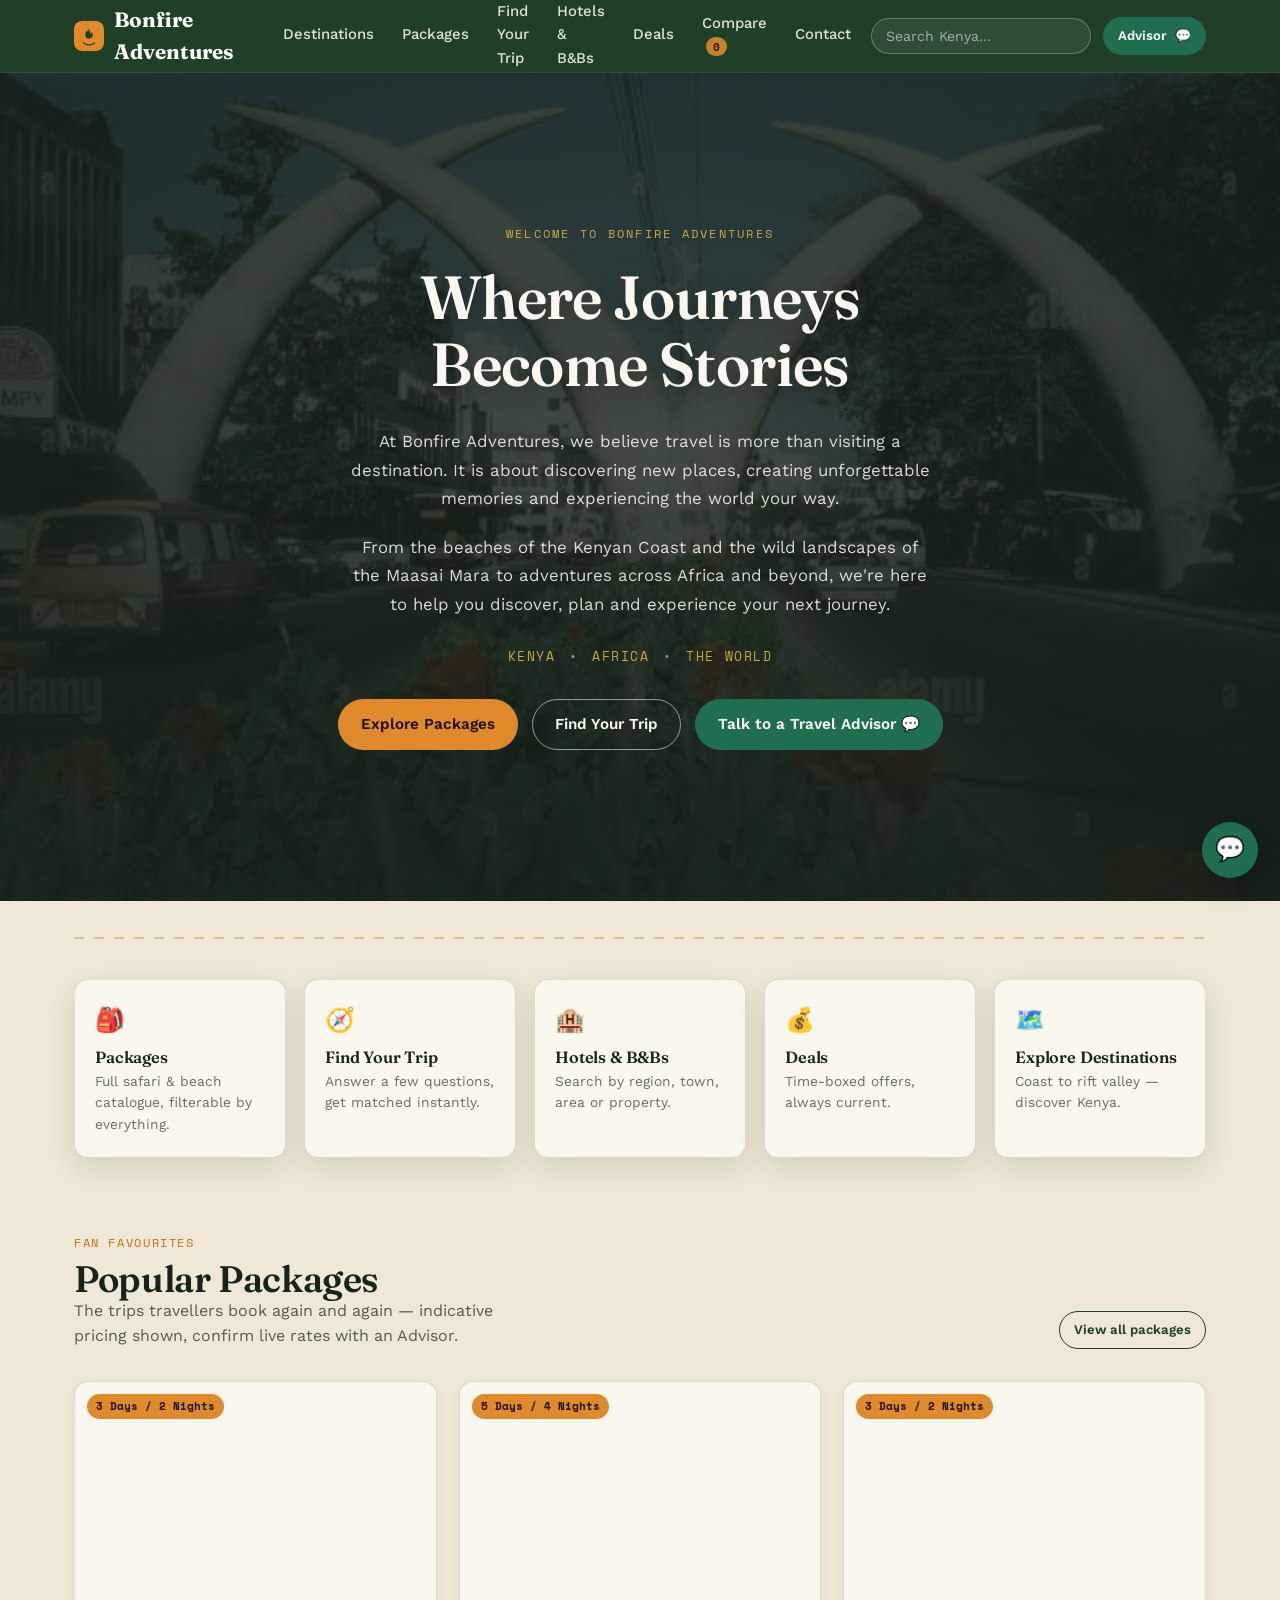
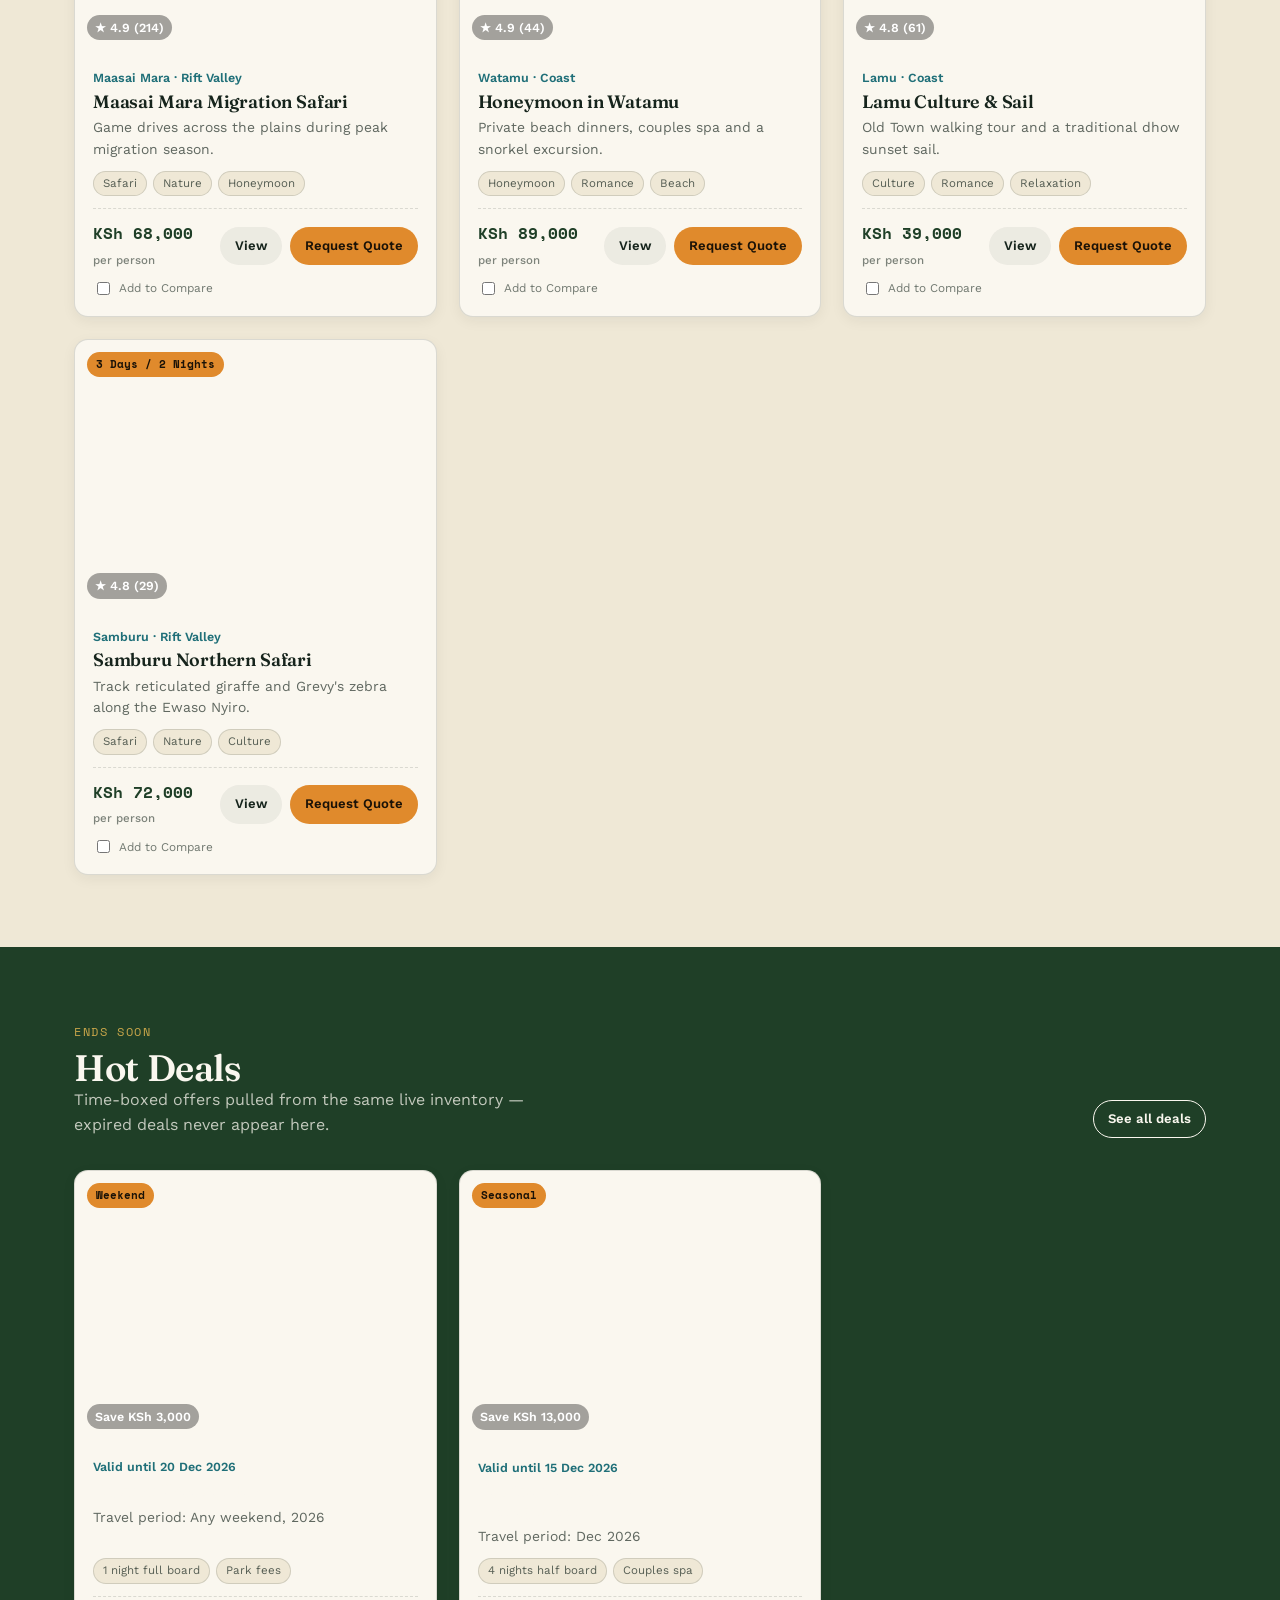
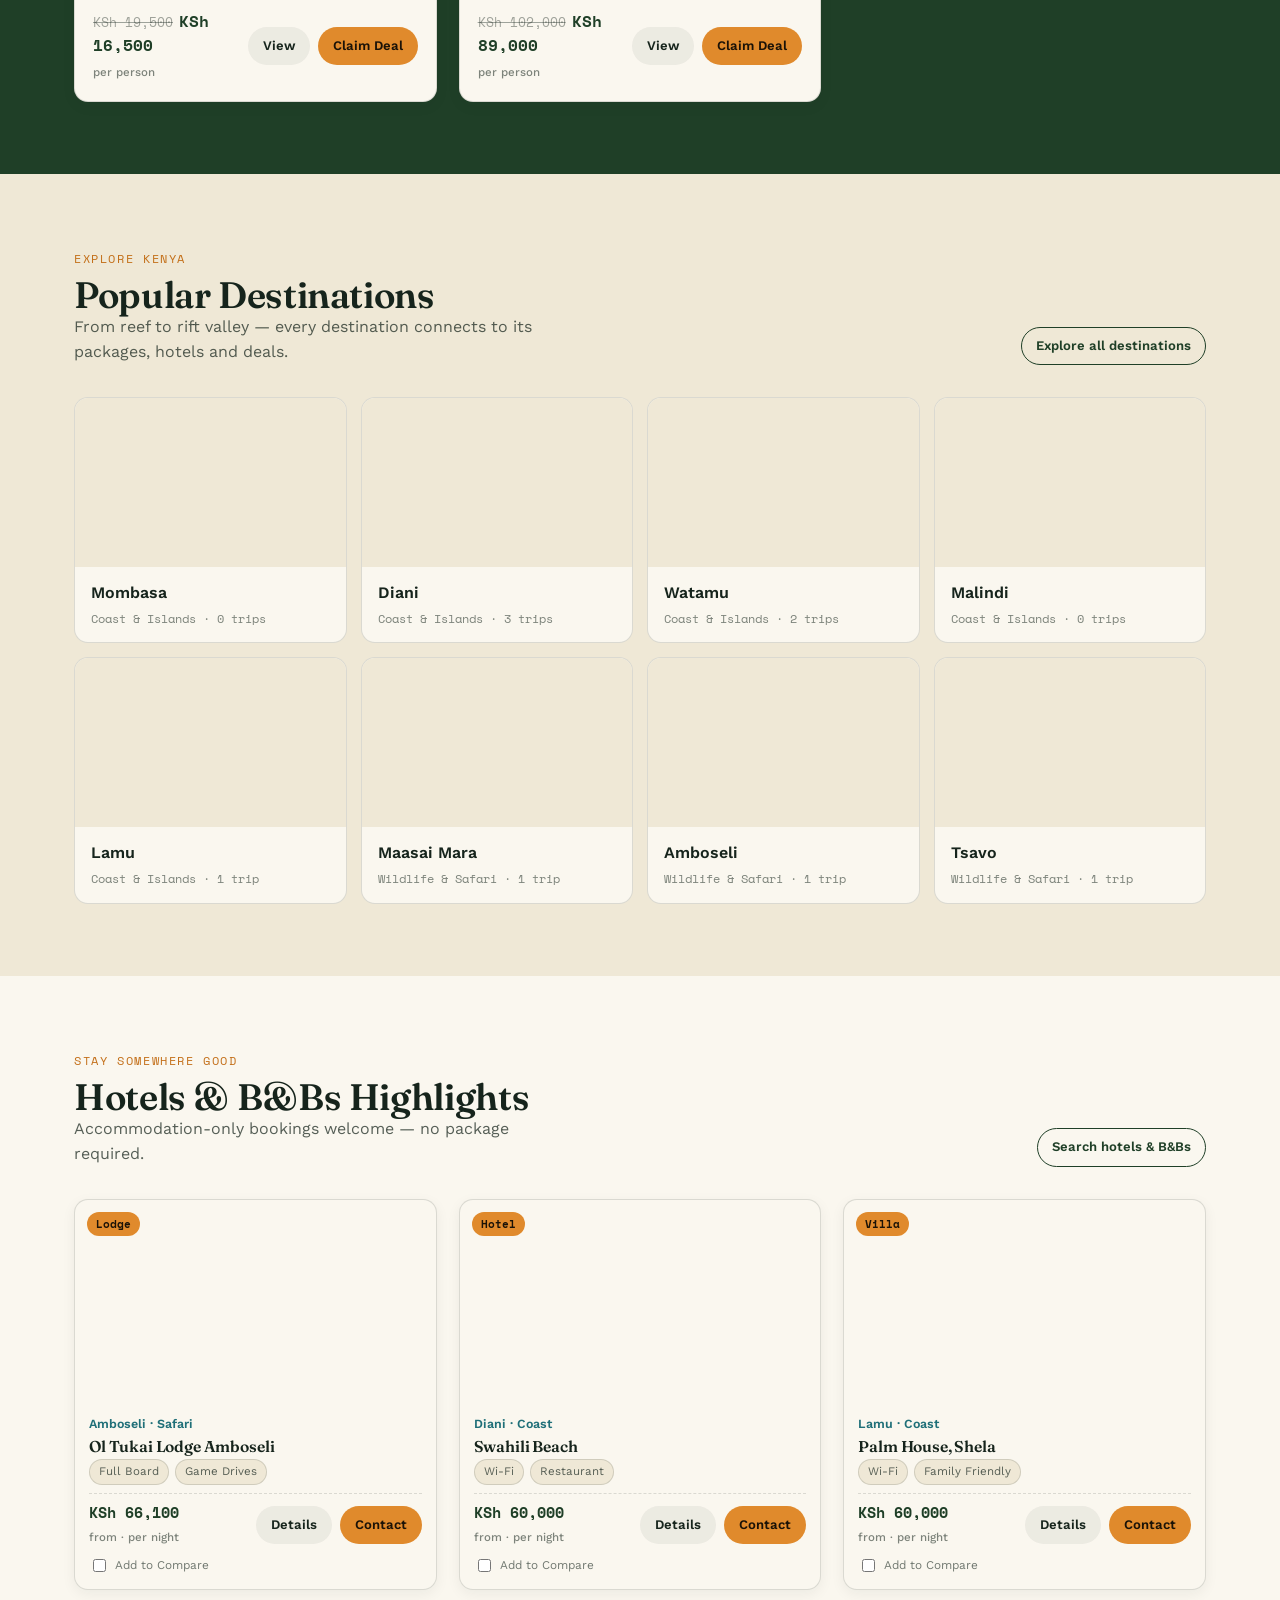
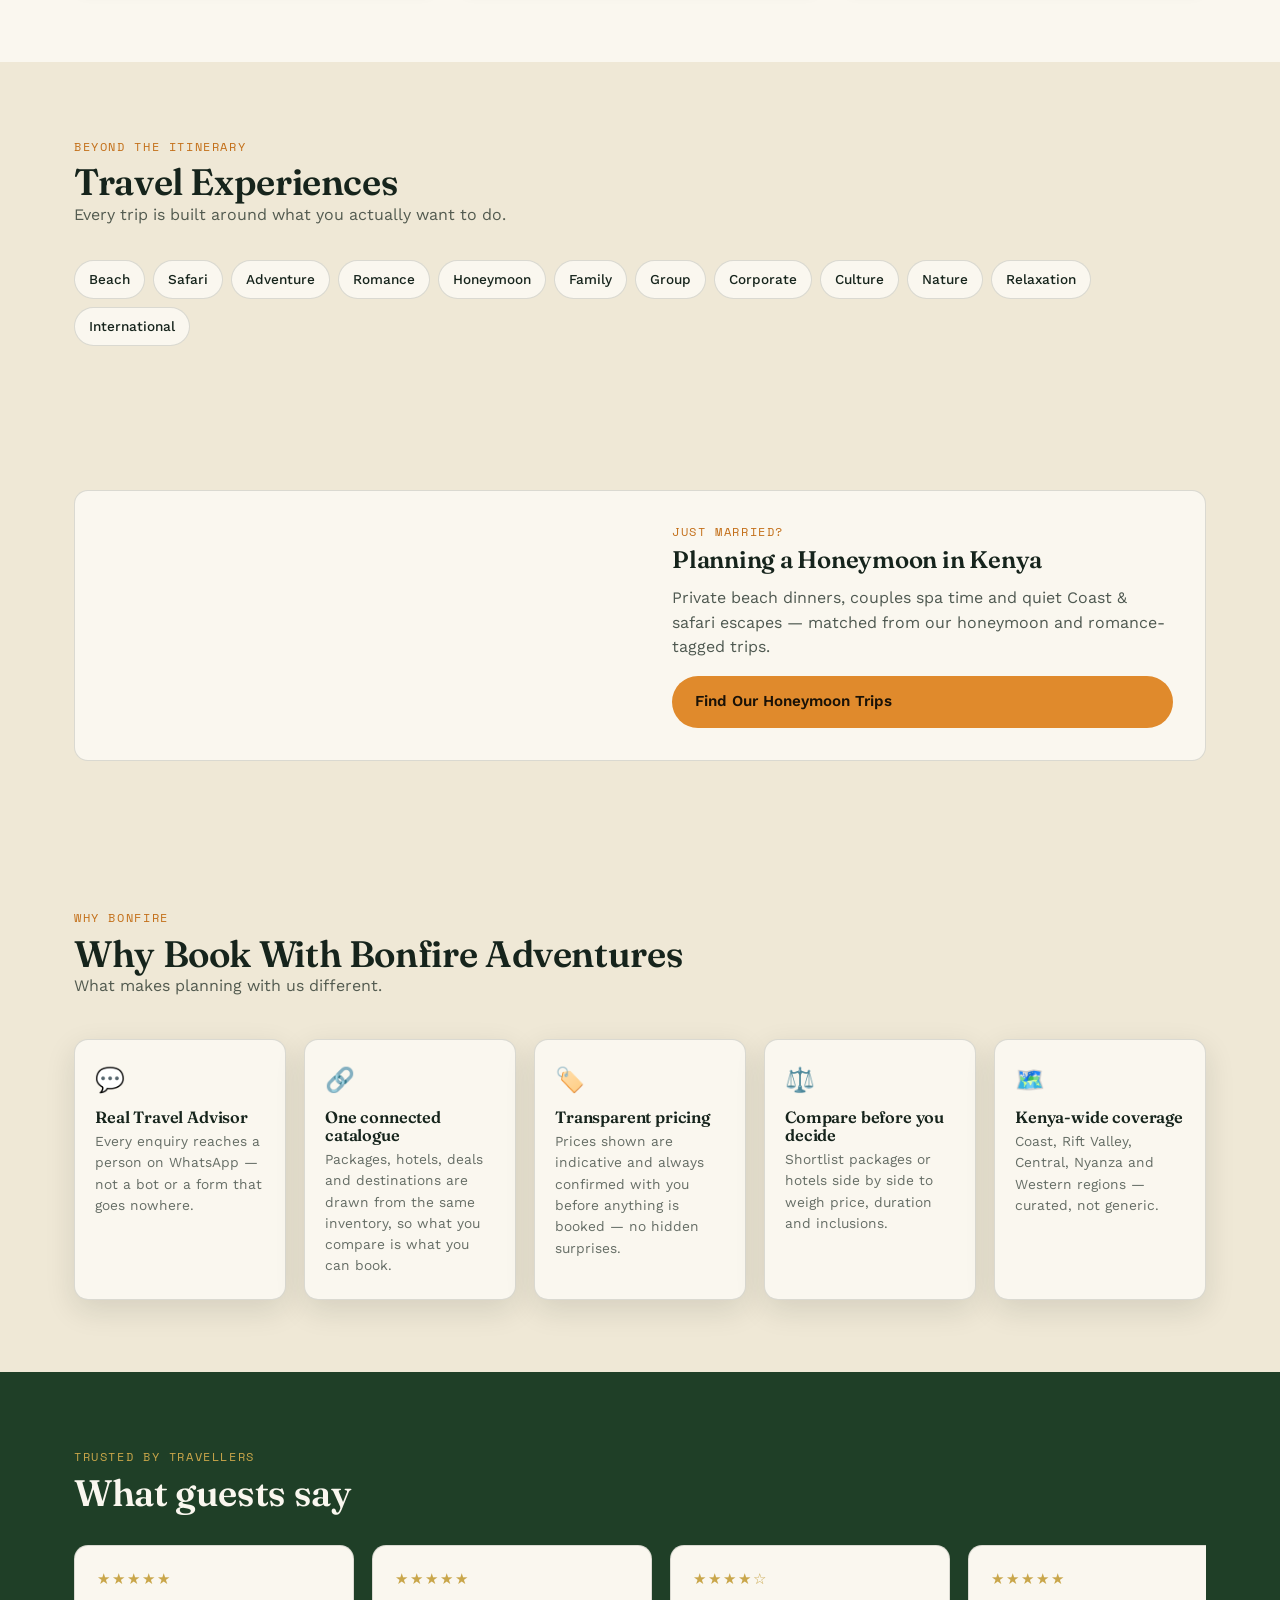
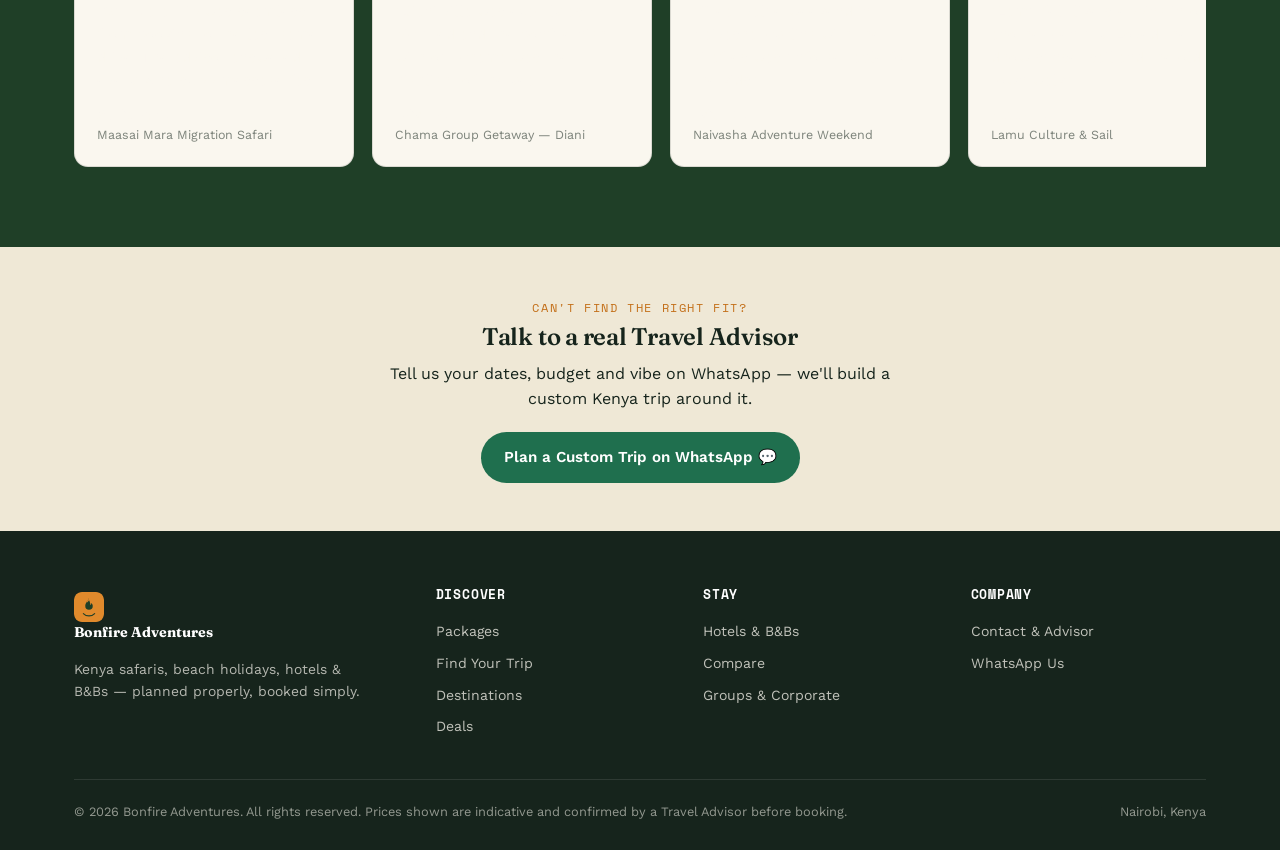
==== commit d5aab297: "Add files via upload" ====
--- a/index.html
+++ b/index.html
@@ -263,9 +263,11 @@
     var destWrap = document.querySelector('[data-home-destinations]');
     BONFIRE_DATA.DESTINATIONS.slice(0, 8).forEach(function (d) {
       var count = BONFIRE_DATA.PACKAGES.filter(function (p) { return p.destinationId === d.id; }).length;
+      var img = d.images && d.images[0] ? d.images[0].src : '';
       var a = document.createElement('a');
-      a.className = 'region-tile'; a.href = 'pages/destinations.html?id=' + d.id;
-      a.innerHTML = d.name + '<span class="count">' + d.category + ' · ' + count + ' trip' + (count === 1 ? '' : 's') + '</span>';
+      a.className = 'region-tile region-tile--photo'; a.href = 'pages/destinations.html?id=' + d.id;
+      a.innerHTML = (img ? '<div class="region-tile-media" data-bg="' + img + '" role="img" aria-label="' + d.name + '"></div>' : '') +
+        '<div class="region-tile-body">' + d.name + '<span class="count">' + d.category + ' · ' + count + ' trip' + (count === 1 ? '' : 's') + '</span></div>';
       destWrap.appendChild(a);
     });
 
